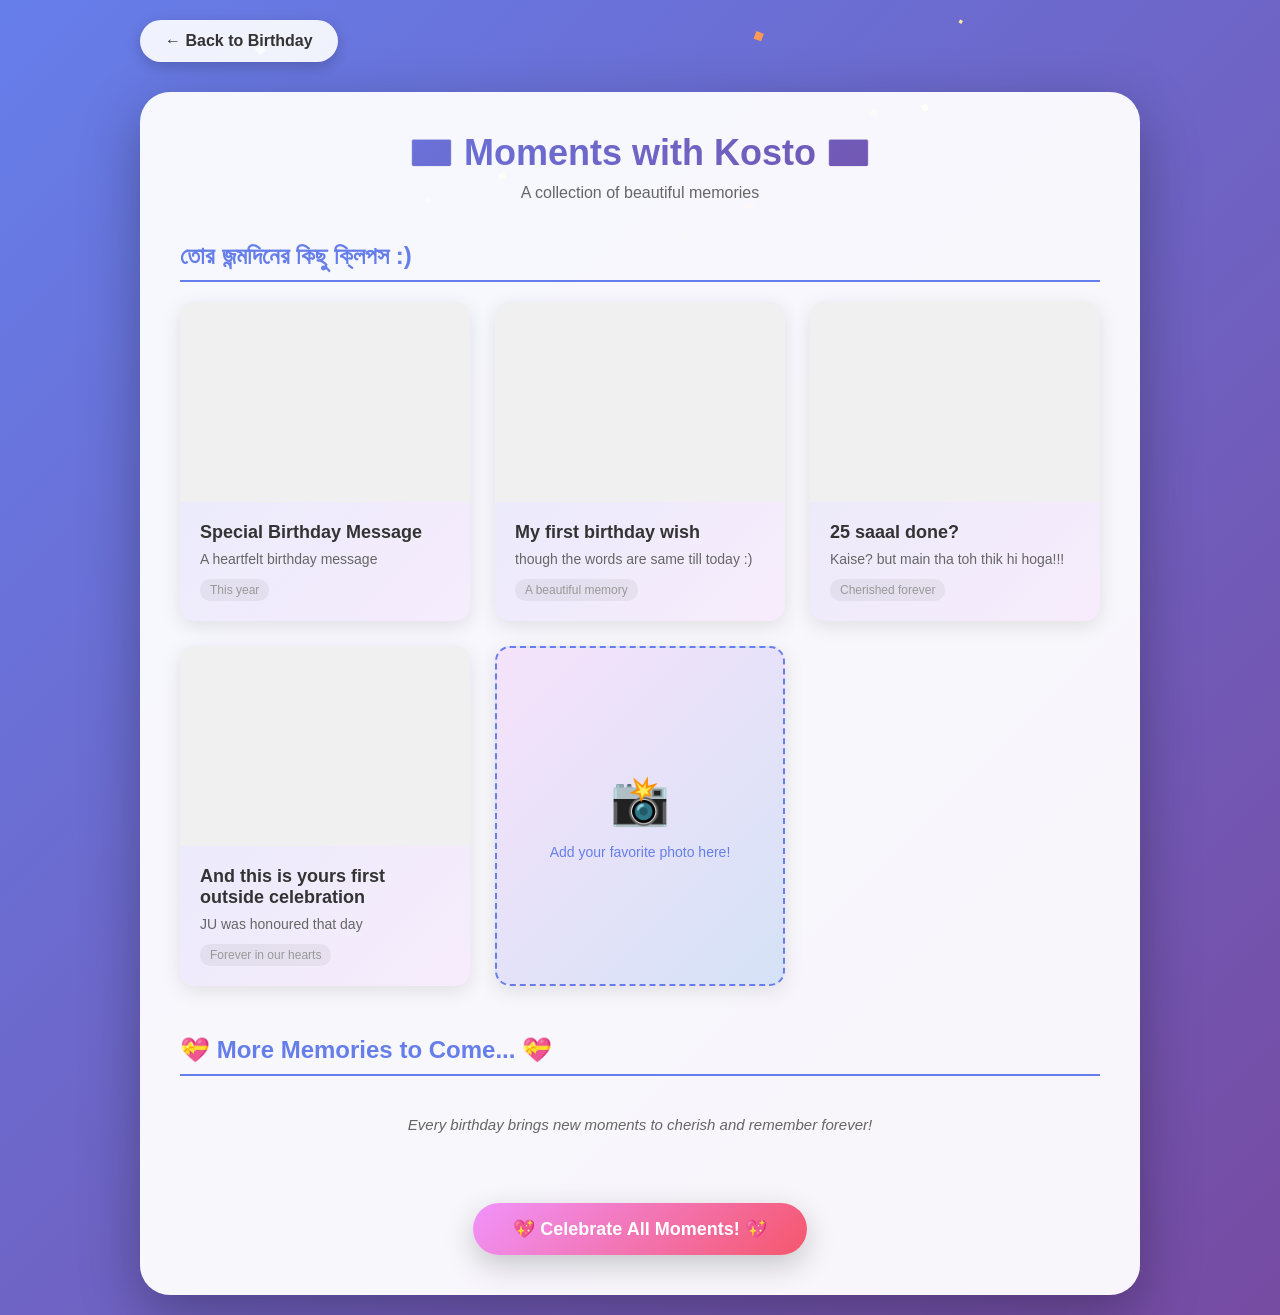
==== archives.html @ 5f9d5943 "Remove 'How to Add Your Memories' section" ====
<!DOCTYPE html>
<!-- Force rebuild -->
<html lang="en">
<head>
    <meta charset="UTF-8">
    <meta name="viewport" content="width=device-width, initial-scale=1.0">
    <title>Memory Archives for Kosto 📷</title>
    <link rel="stylesheet" href="archive-styles.css">
</head>
<body>
    <canvas id="confetti-canvas"></canvas>
    
    <div class="archive-container">
        <button class="back-btn" onclick="goBack()">← Back to Birthday</button>
        
        <div class="content">
            <h1 class="archive-title">💌 Moments with Kosto 💌</h1>
            <p class="archive-subtitle">A collection of beautiful memories</p>
            
            <div class="archive-gallery">
                <!-- Year 2026 -->
                <div class="archive-year">
                    <h2>তোর জন্মদিনের কিছু ক্লিপস :)</h2>
                    <div class="gallery-grid">
                        <div class="memory-card">
                            <div class="memory-media">
                                <iframe src="https://drive.google.com/file/d/1CeeDxs2VJVlcAp_LEAnN1XPPKNKn3H4T/preview" frameborder="0" allowfullscreen></iframe>
                            </div>
                            <div class="memory-details">
                                <h3>Special Birthday Message</h3>
                                <p>A heartfelt birthday message</p>
                                <span class="date">This year</span>
                            </div>
                        </div>
                        
                        <div class="memory-card">
                            <div class="memory-media">
                                <iframe src="https://drive.google.com/file/d/1NVl0b0x6ae9Alh4y3rzjT5GUr0om_tx7/preview" frameborder="0" allowfullscreen></iframe>
                            </div>
                            <div class="memory-details">
                                <h3>My first birthday wish</h3>
                                <p>though the words are same till today :)</p>
                                <span class="date">A beautiful memory</span>
                            </div>
                        </div>
                        
                        <div class="memory-card">
                            <div class="memory-media">
                                <iframe src="https://drive.google.com/file/d/1zxFZMIvrwwz8PJjJ_7oJjG7HsvunZCht/preview" frameborder="0" allowfullscreen></iframe>
                            </div>
                            <div class="memory-details">
                                <h3>25 saaal done?</h3>
                                <p>Kaise? but main tha toh thik hi hoga!!!</p>
                                <span class="date">Cherished forever</span>
                            </div>
                        </div>
                        
                        <div class="memory-card">
                            <div class="memory-media">
                                <iframe src="https://drive.google.com/file/d/1O_KDfmvsV3AhaThTmELtCGQM8cZrX2U7/preview" frameborder="0" allowfullscreen></iframe>
                            </div>
                            <div class="memory-details">
                                <h3>And this is yours first outside celebration</h3>
                                <p>JU was honoured that day</p>
                                <span class="date">Forever in our hearts</span>
                            </div>
                        </div>
                        
                        <div class="memory-card empty-card">
                            <div class="placeholder">
                                <span class="icon">📸</span>
                                <p>Add your favorite photo here!</p>
                            </div>
                        </div>
                    </div>
                </div>
                
                <!-- Coming Soon Section -->
                <div class="archive-year">
                    <h2>💝 More Memories to Come... 💝</h2>
                    <p class="coming-soon">Every birthday brings new moments to cherish and remember forever!</p>
                </div>
            </div>
            
            <button class="celebrate-btn" onclick="celebrateArchive()">💖 Celebrate All Moments! 💖</button>
        </div>
    </div>
    
    <script src="archive-script.js"></script>
</body>
</html>
---- archive-styles.css ----
* {
    margin: 0;
    padding: 0;
    box-sizing: border-box;
}

body {
    font-family: 'Arial', sans-serif;
    background: linear-gradient(135deg, #667eea 0%, #764ba2 25%, #f093fb 50%, #4facfe 75%, #00f2fe 100%);
    background-size: 400% 400%;
    animation: gradient 15s ease infinite;
    min-height: 100vh;
    padding: 20px;
    overflow-x: hidden;
}

@keyframes gradient {
    0% {
        background-position: 0% 50%;
    }
    50% {
        background-position: 100% 50%;
    }
    100% {
        background-position: 0% 50%;
    }
}

canvas {
    position: fixed;
    top: 0;
    left: 0;
    width: 100%;
    height: 100%;
    z-index: 1;
}

.archive-container {
    position: relative;
    z-index: 10;
    max-width: 1000px;
    margin: 0 auto;
}

.back-btn {
    background: rgba(255, 255, 255, 0.9);
    color: #333;
    border: none;
    padding: 12px 25px;
    font-size: 16px;
    border-radius: 25px;
    cursor: pointer;
    margin-bottom: 30px;
    box-shadow: 0 5px 15px rgba(0, 0, 0, 0.2);
    transition: all 0.3s ease;
    font-weight: bold;
}

.back-btn:hover {
    transform: translateX(-5px);
    box-shadow: 0 8px 20px rgba(0, 0, 0, 0.3);
}

.content {
    background: rgba(255, 255, 255, 0.95);
    border-radius: 30px;
    padding: 40px;
    box-shadow: 0 20px 60px rgba(0, 0, 0, 0.3);
    animation: slideUp 0.8s ease-out;
}

@keyframes slideUp {
    from {
        opacity: 0;
        transform: translateY(50px);
    }
    to {
        opacity: 1;
        transform: translateY(0);
    }
}

.archive-title {
    font-size: 36px;
    color: #333;
    margin-bottom: 10px;
    text-align: center;
    animation: fadeInDown 0.8s ease-out;
    background: linear-gradient(135deg, #667eea, #764ba2);
    -webkit-background-clip: text;
    -webkit-text-fill-color: transparent;
    background-clip: text;
}

.archive-subtitle {
    font-size: 16px;
    color: #666;
    text-align: center;
    margin-bottom: 30px;
    animation: fadeIn 1s ease-out 0.2s both;
}

@keyframes fadeInDown {
    from {
        opacity: 0;
        transform: translateY(-20px);
    }
    to {
        opacity: 1;
        transform: translateY(0);
    }
}

@keyframes fadeIn {
    from {
        opacity: 0;
    }
    to {
        opacity: 1;
    }
}

.archive-gallery {
    margin: 40px 0;
    animation: fadeIn 0.8s ease-out 0.3s both;
}

.archive-year {
    margin-bottom: 50px;
}

.archive-year h2 {
    font-size: 24px;
    color: #667eea;
    margin-bottom: 20px;
    padding-bottom: 10px;
    border-bottom: 2px solid #667eea;
}

.gallery-grid {
    display: grid;
    grid-template-columns: repeat(auto-fit, minmax(280px, 1fr));
    gap: 25px;
    margin-bottom: 30px;
}

.memory-card {
    background: linear-gradient(135deg, rgba(102, 126, 234, 0.1), rgba(240, 147, 251, 0.1));
    border-radius: 15px;
    overflow: hidden;
    box-shadow: 0 5px 20px rgba(0, 0, 0, 0.1);
    transition: all 0.3s ease;
    animation: cardSlide 0.6s ease-out;
}

.memory-card:nth-child(2) {
    animation-delay: 0.1s;
}

.memory-card:nth-child(3) {
    animation-delay: 0.2s;
}

@keyframes cardSlide {
    from {
        opacity: 0;
        transform: translateY(20px);
    }
    to {
        opacity: 1;
        transform: translateY(0);
    }
}

.memory-card:hover {
    transform: translateY(-8px);
    box-shadow: 0 15px 40px rgba(0, 0, 0, 0.15);
}

.memory-media {
    width: 100%;
    height: 200px;
    background: #f0f0f0;
    position: relative;
    overflow: hidden;
}

.memory-media iframe {
    width: 100%;
    height: 100%;
    border: none;
}

.memory-details {
    padding: 20px;
}

.memory-details h3 {
    font-size: 18px;
    color: #333;
    margin-bottom: 8px;
}

.memory-details p {
    font-size: 14px;
    color: #666;
    margin-bottom: 12px;
}

.date {
    display: inline-block;
    font-size: 12px;
    color: #999;
    background: rgba(0, 0, 0, 0.05);
    padding: 4px 10px;
    border-radius: 10px;
}

.empty-card {
    display: flex;
    align-items: center;
    justify-content: center;
    min-height: 260px;
    background: linear-gradient(135deg, rgba(240, 147, 251, 0.2), rgba(74, 144, 226, 0.2));
    border: 2px dashed #667eea;
}

.placeholder {
    text-align: center;
}

.placeholder .icon {
    font-size: 48px;
    display: block;
    margin-bottom: 15px;
}

.placeholder p {
    color: #667eea;
    font-size: 14px;
    font-weight: 500;
}

.coming-soon {
    color: #666;
    font-style: italic;
    font-size: 15px;
    padding: 20px;
    text-align: center;
}

.info-box {
    background: linear-gradient(135deg, rgba(102, 126, 234, 0.15), rgba(240, 147, 251, 0.15));
    border-left: 4px solid #667eea;
    padding: 25px;
    border-radius: 15px;
    margin: 30px 0;
    animation: slideInLeft 0.8s ease-out 0.4s both;
}

@keyframes slideInLeft {
    from {
        opacity: 0;
        transform: translateX(-30px);
    }
    to {
        opacity: 1;
        transform: translateX(0);
    }
}

.info-box h3 {
    color: #333;
    margin-bottom: 12px;
    font-size: 18px;
}

.info-box p {
    color: #555;
    line-height: 1.6;
    font-size: 15px;
}

.celebrate-btn {
    display: block;
    margin: 0 auto;
    background: linear-gradient(135deg, #f093fb, #f5576c);
    color: white;
    border: none;
    padding: 15px 40px;
    font-size: 18px;
    border-radius: 50px;
    cursor: pointer;
    box-shadow: 0 10px 30px rgba(0, 0, 0, 0.2);
    transition: all 0.3s ease;
    font-weight: bold;
    animation: buttonPulse 2s ease-in-out infinite;
}

.celebrate-btn:hover {
    transform: scale(1.1);
    box-shadow: 0 15px 40px rgba(245, 87, 108, 0.6);
}

.celebrate-btn:active {
    transform: scale(0.95);
}

@keyframes buttonPulse {
    0%, 100% {
        box-shadow: 0 10px 30px rgba(0, 0, 0, 0.2);
    }
    50% {
        box-shadow: 0 10px 50px rgba(245, 87, 108, 0.6),
                    0 0 20px rgba(245, 87, 108, 0.4);
    }
}

/* Responsive */
@media (max-width: 768px) {
    .content {
        padding: 25px;
    }
    
    .archive-title {
        font-size: 28px;
    }
    
    .gallery-grid {
        grid-template-columns: 1fr;
    }
    
    .memory-media {
        height: 250px;
    }
    
    .archive-year h2 {
        font-size: 20px;
    }
    
    .celebrate-btn {
        padding: 12px 30px;
        font-size: 16px;
    }
}

@media (max-width: 480px) {
    .content {
        padding: 15px;
        border-radius: 15px;
    }
    
    .archive-title {
        font-size: 22px;
    }
    
    .back-btn {
        padding: 10px 20px;
        font-size: 14px;
    }
}
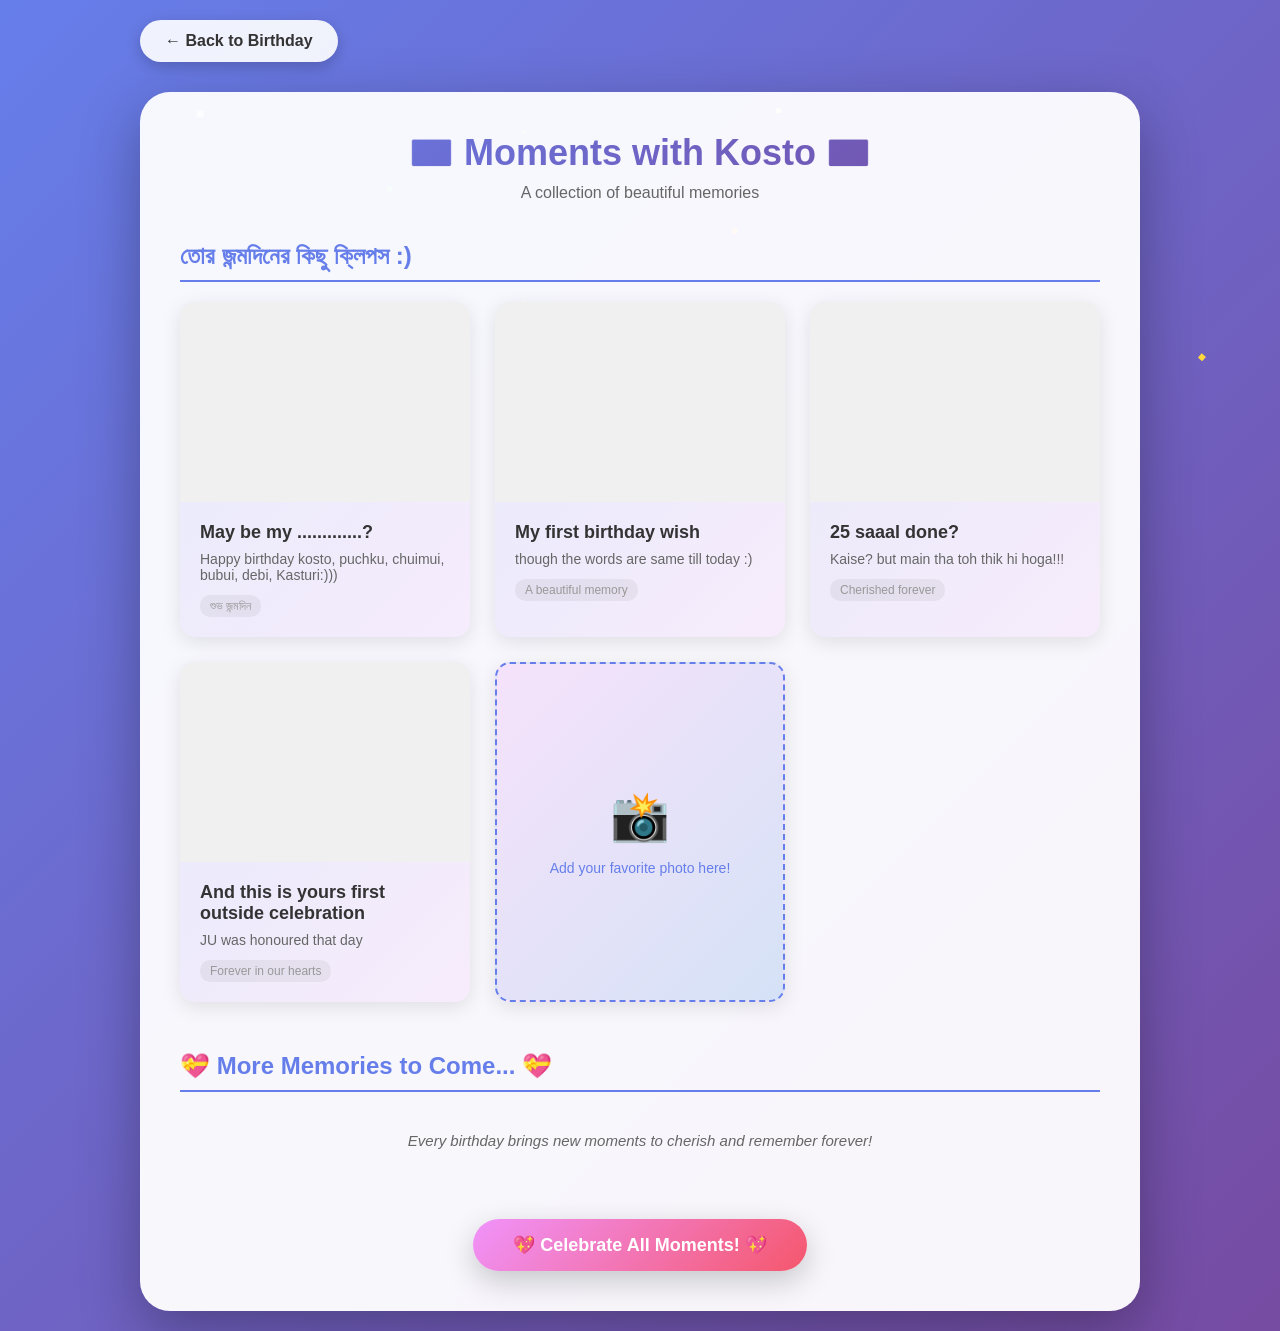
==== commit ddcc3c41: "Update first video title and add Bengali greeting" ====
--- a/archives.html
+++ b/archives.html
@@ -27,9 +27,9 @@
                                 <iframe src="https://drive.google.com/file/d/1CeeDxs2VJVlcAp_LEAnN1XPPKNKn3H4T/preview" frameborder="0" allowfullscreen></iframe>
                             </div>
                             <div class="memory-details">
-                                <h3>Special Birthday Message</h3>
-                                <p>A heartfelt birthday message</p>
-                                <span class="date">This year</span>
+                                <h3>May be my .............?</h3>
+                                <p>Happy birthday kosto, puchku, chuimui, bubui, debi, Kasturi:)))</p>
+                                <span class="date">শুভ জন্মদিন</span>
                             </div>
                         </div>
                         
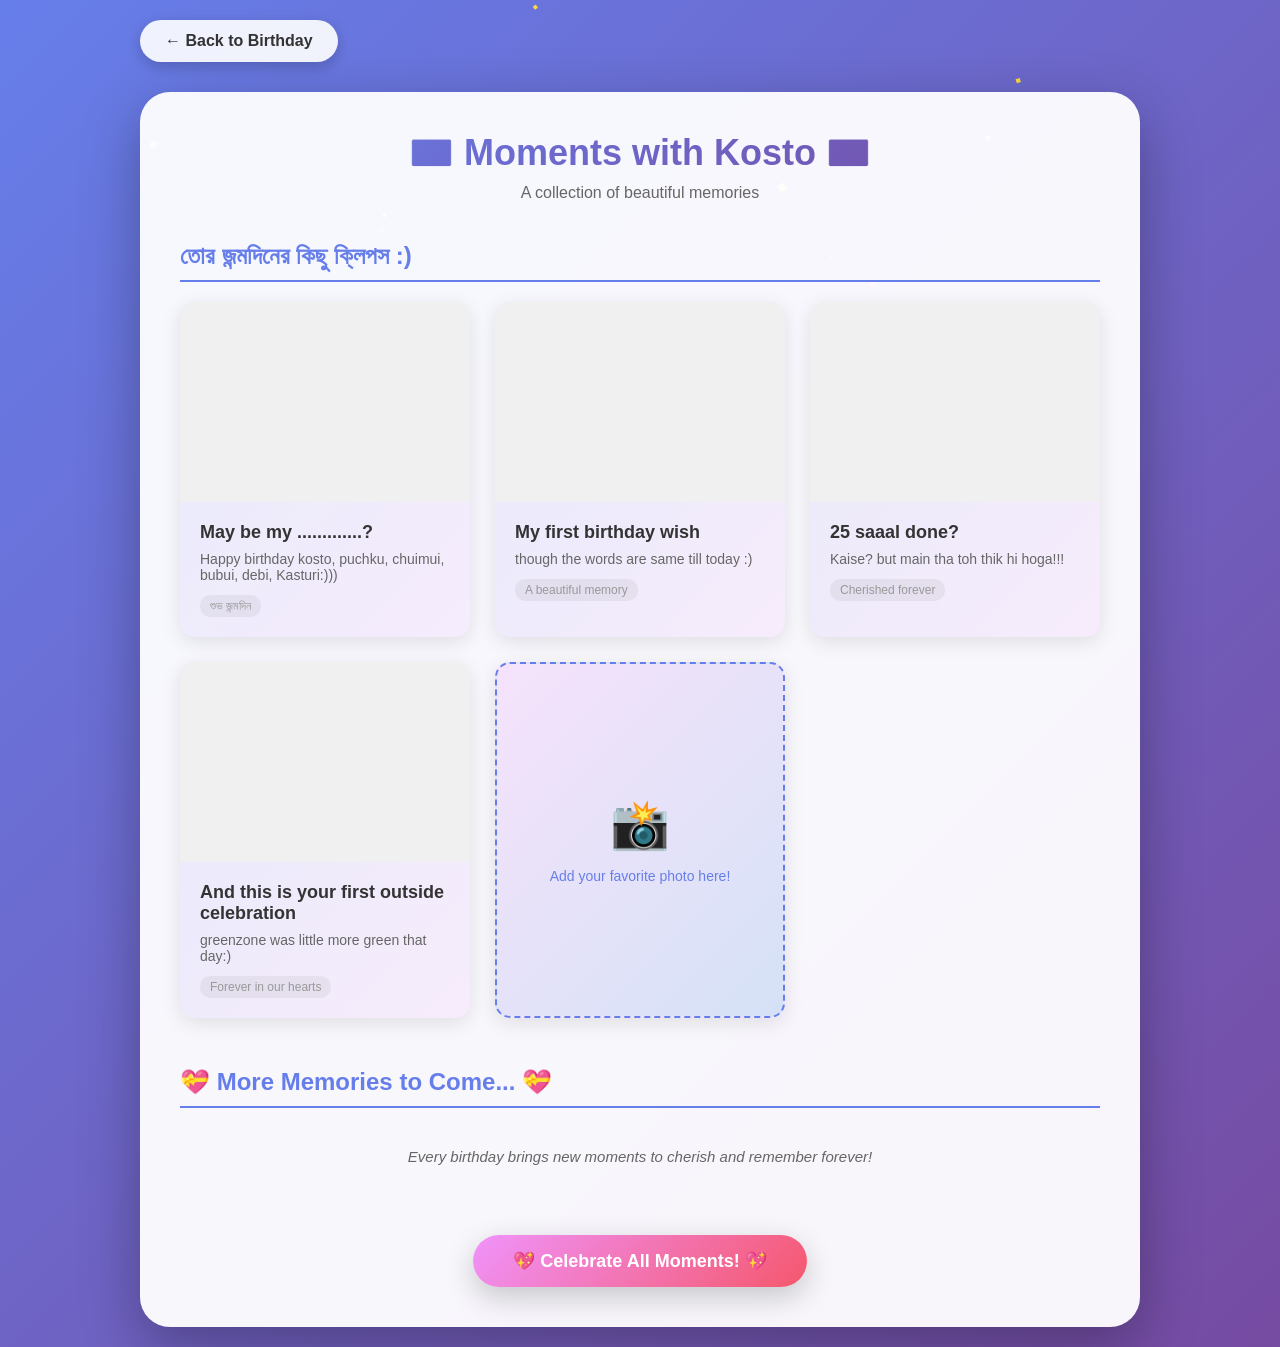
==== commit 298924b5: "Update fourth video description" ====
--- a/archives.html
+++ b/archives.html
@@ -60,8 +60,8 @@
                                 <iframe src="https://drive.google.com/file/d/1O_KDfmvsV3AhaThTmELtCGQM8cZrX2U7/preview" frameborder="0" allowfullscreen></iframe>
                             </div>
                             <div class="memory-details">
-                                <h3>And this is yours first outside celebration</h3>
-                                <p>JU was honoured that day</p>
+                                <h3>And this is your first outside celebration</h3>
+                                <p>greenzone was little more green that day:)</p>
                                 <span class="date">Forever in our hearts</span>
                             </div>
                         </div>
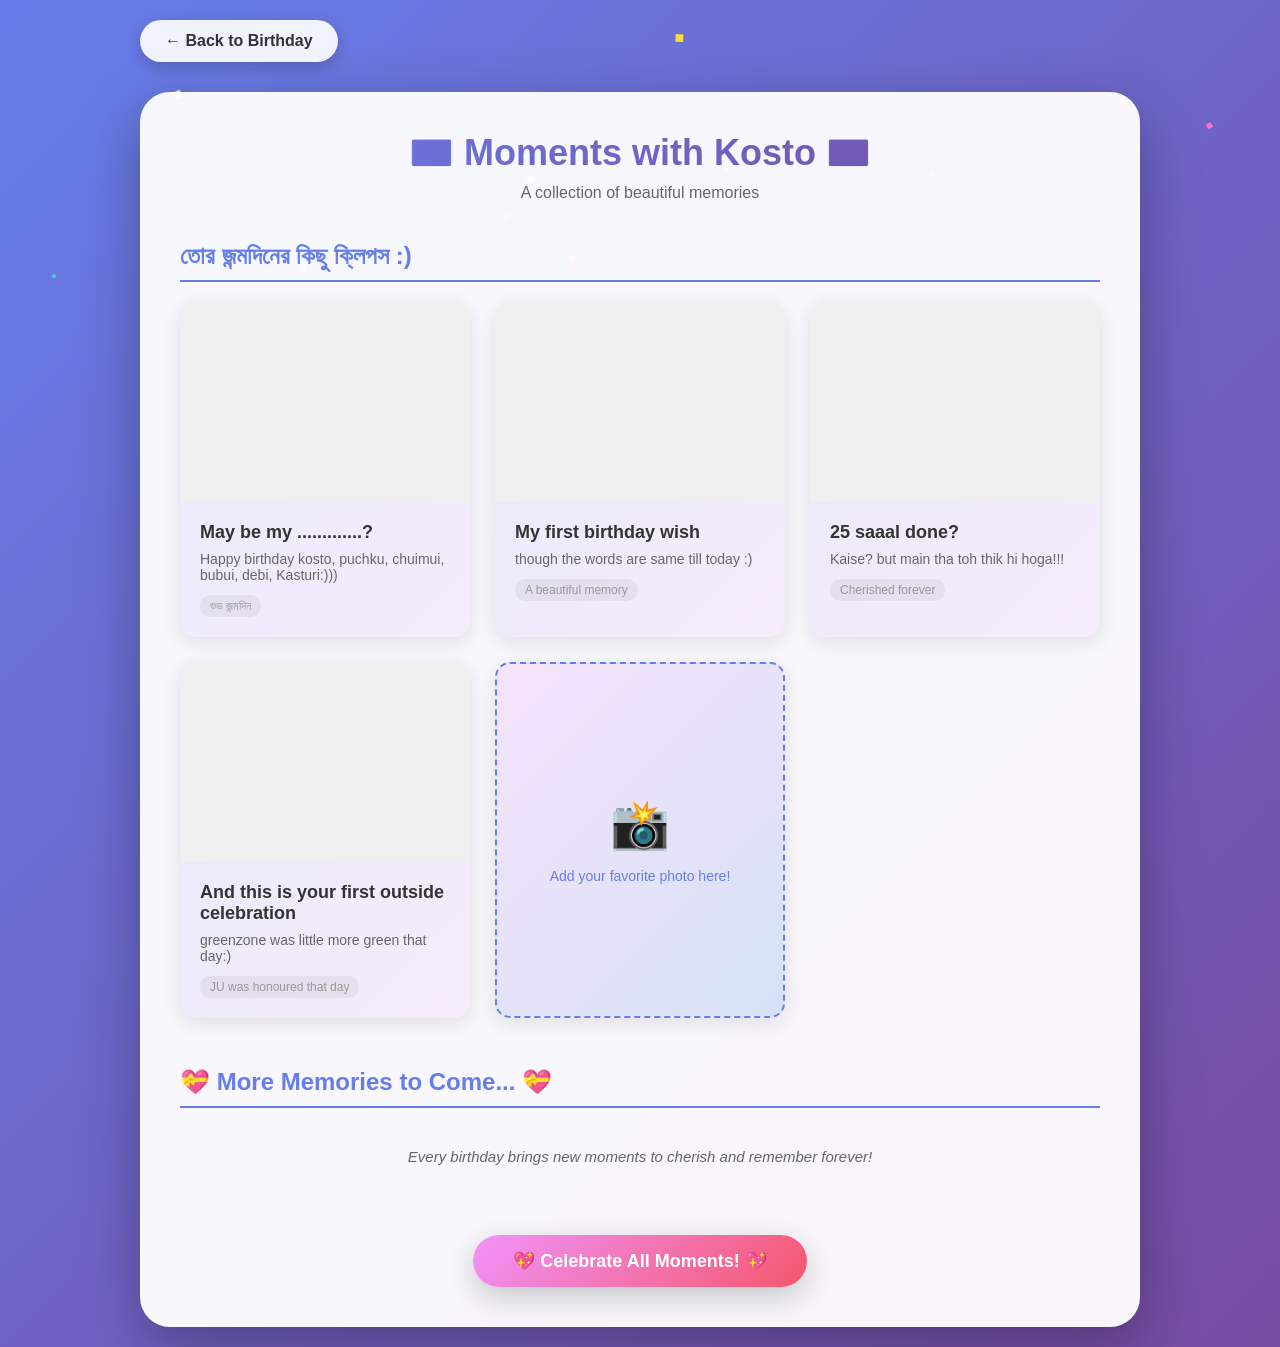
==== commit 3712d303: "Update fourth video date field" ====
--- a/archives.html
+++ b/archives.html
@@ -62,7 +62,7 @@
                             <div class="memory-details">
                                 <h3>And this is your first outside celebration</h3>
                                 <p>greenzone was little more green that day:)</p>
-                                <span class="date">Forever in our hearts</span>
+                                <span class="date">JU was honoured that day</span>
                             </div>
                         </div>
                         
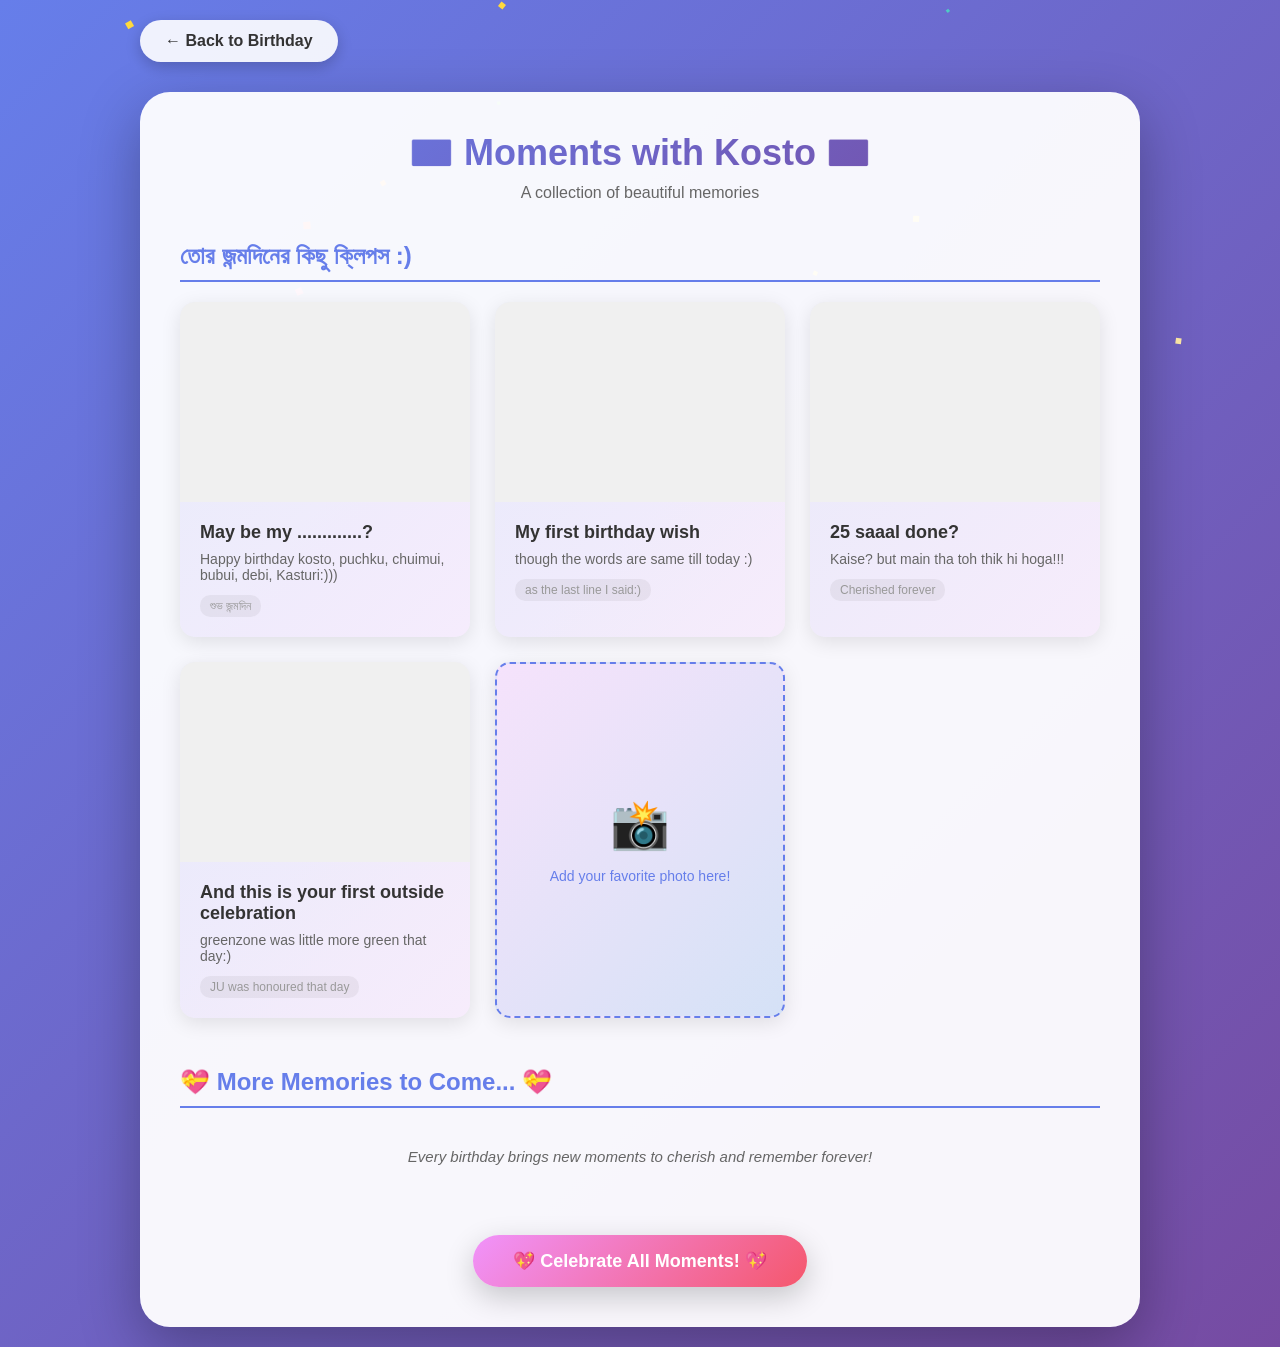
==== commit b849415e: "Update second video date field" ====
--- a/archives.html
+++ b/archives.html
@@ -40,7 +40,7 @@
                             <div class="memory-details">
                                 <h3>My first birthday wish</h3>
                                 <p>though the words are same till today :)</p>
-                                <span class="date">A beautiful memory</span>
+                                <span class="date">as the last line I said:)</span>
                             </div>
                         </div>
                         
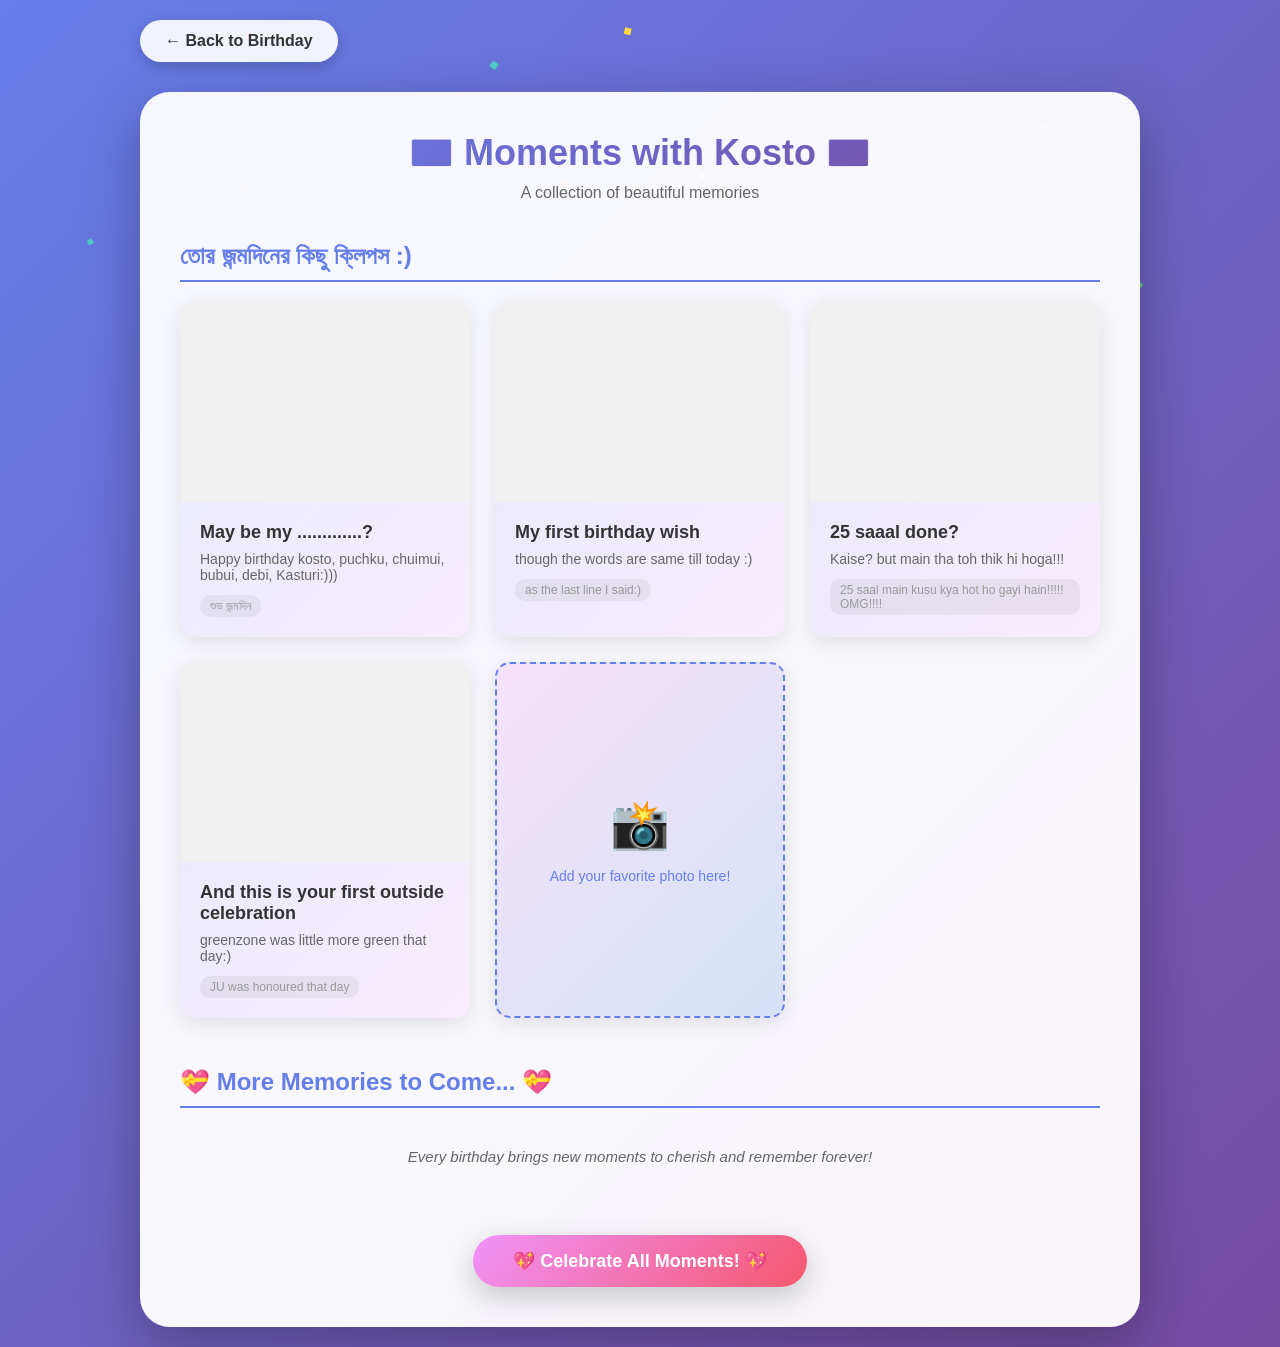
==== commit 1b6fe7ca: "Update third video date field" ====
--- a/archives.html
+++ b/archives.html
@@ -51,7 +51,7 @@
                             <div class="memory-details">
                                 <h3>25 saaal done?</h3>
                                 <p>Kaise? but main tha toh thik hi hoga!!!</p>
-                                <span class="date">Cherished forever</span>
+                                <span class="date">25 saal main kusu kya hot ho gayi hain!!!!! OMG!!!!</span>
                             </div>
                         </div>
                         
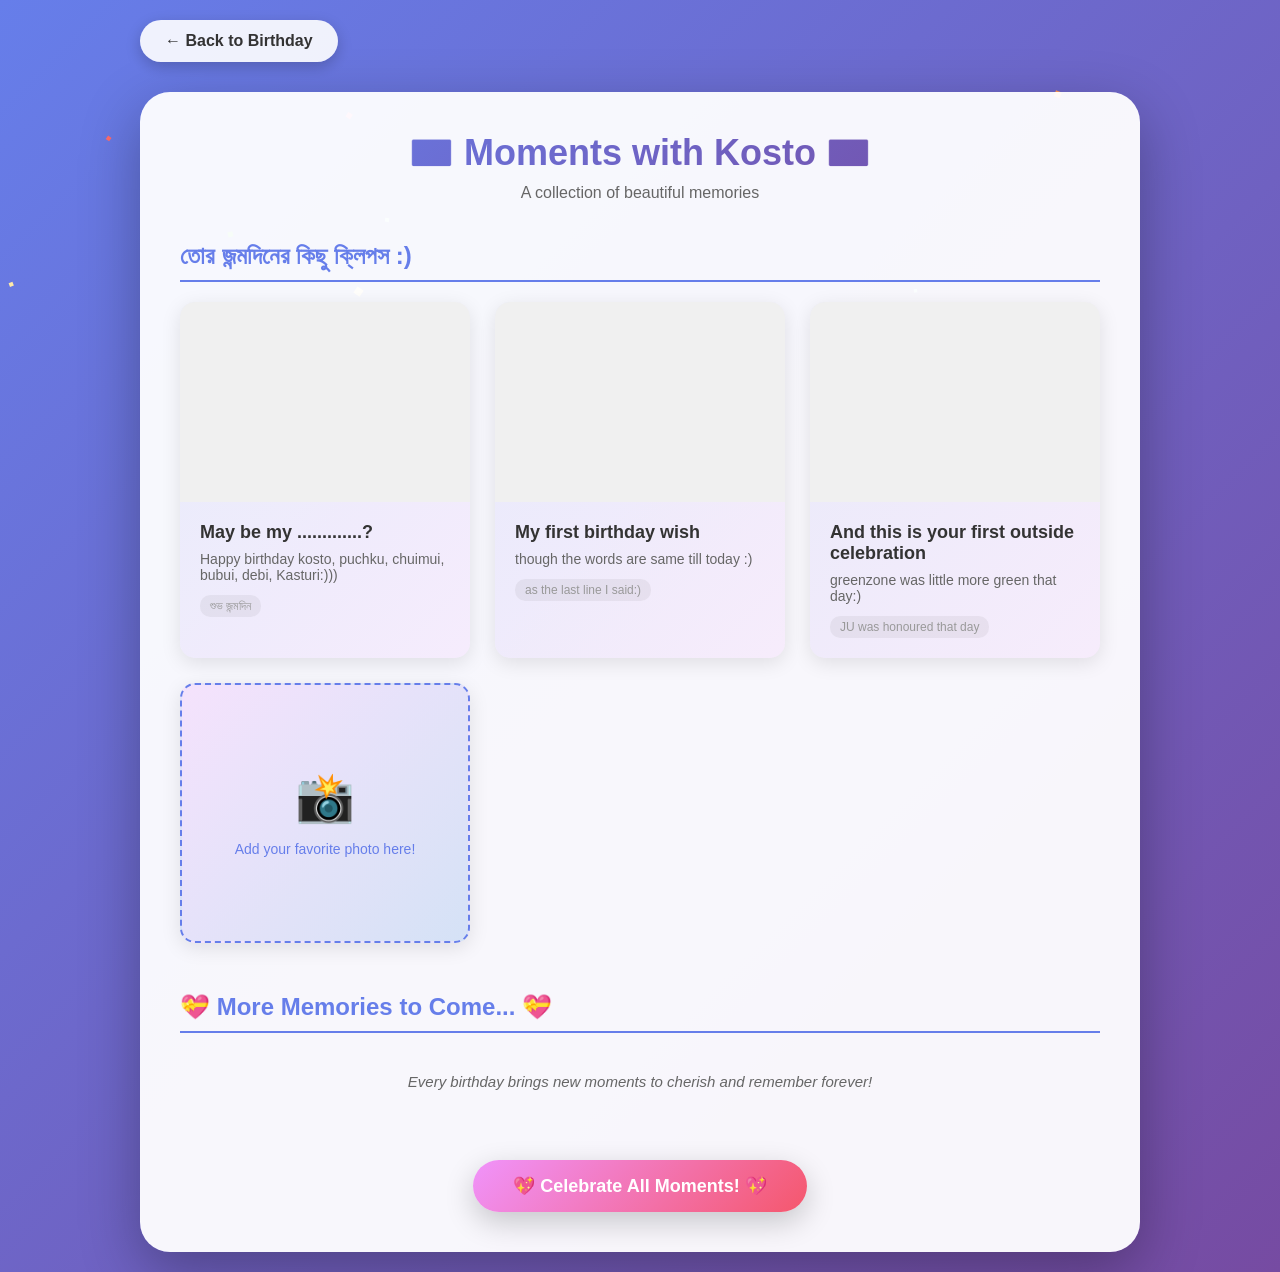
==== commit 89b9e561: "Remove third video from archives" ====
--- a/archives.html
+++ b/archives.html
@@ -46,17 +46,6 @@
                         
                         <div class="memory-card">
                             <div class="memory-media">
-                                <iframe src="https://drive.google.com/file/d/1zxFZMIvrwwz8PJjJ_7oJjG7HsvunZCht/preview" frameborder="0" allowfullscreen></iframe>
-                            </div>
-                            <div class="memory-details">
-                                <h3>25 saaal done?</h3>
-                                <p>Kaise? but main tha toh thik hi hoga!!!</p>
-                                <span class="date">25 saal main kusu kya hot ho gayi hain!!!!! OMG!!!!</span>
-                            </div>
-                        </div>
-                        
-                        <div class="memory-card">
-                            <div class="memory-media">
                                 <iframe src="https://drive.google.com/file/d/1O_KDfmvsV3AhaThTmELtCGQM8cZrX2U7/preview" frameborder="0" allowfullscreen></iframe>
                             </div>
                             <div class="memory-details">
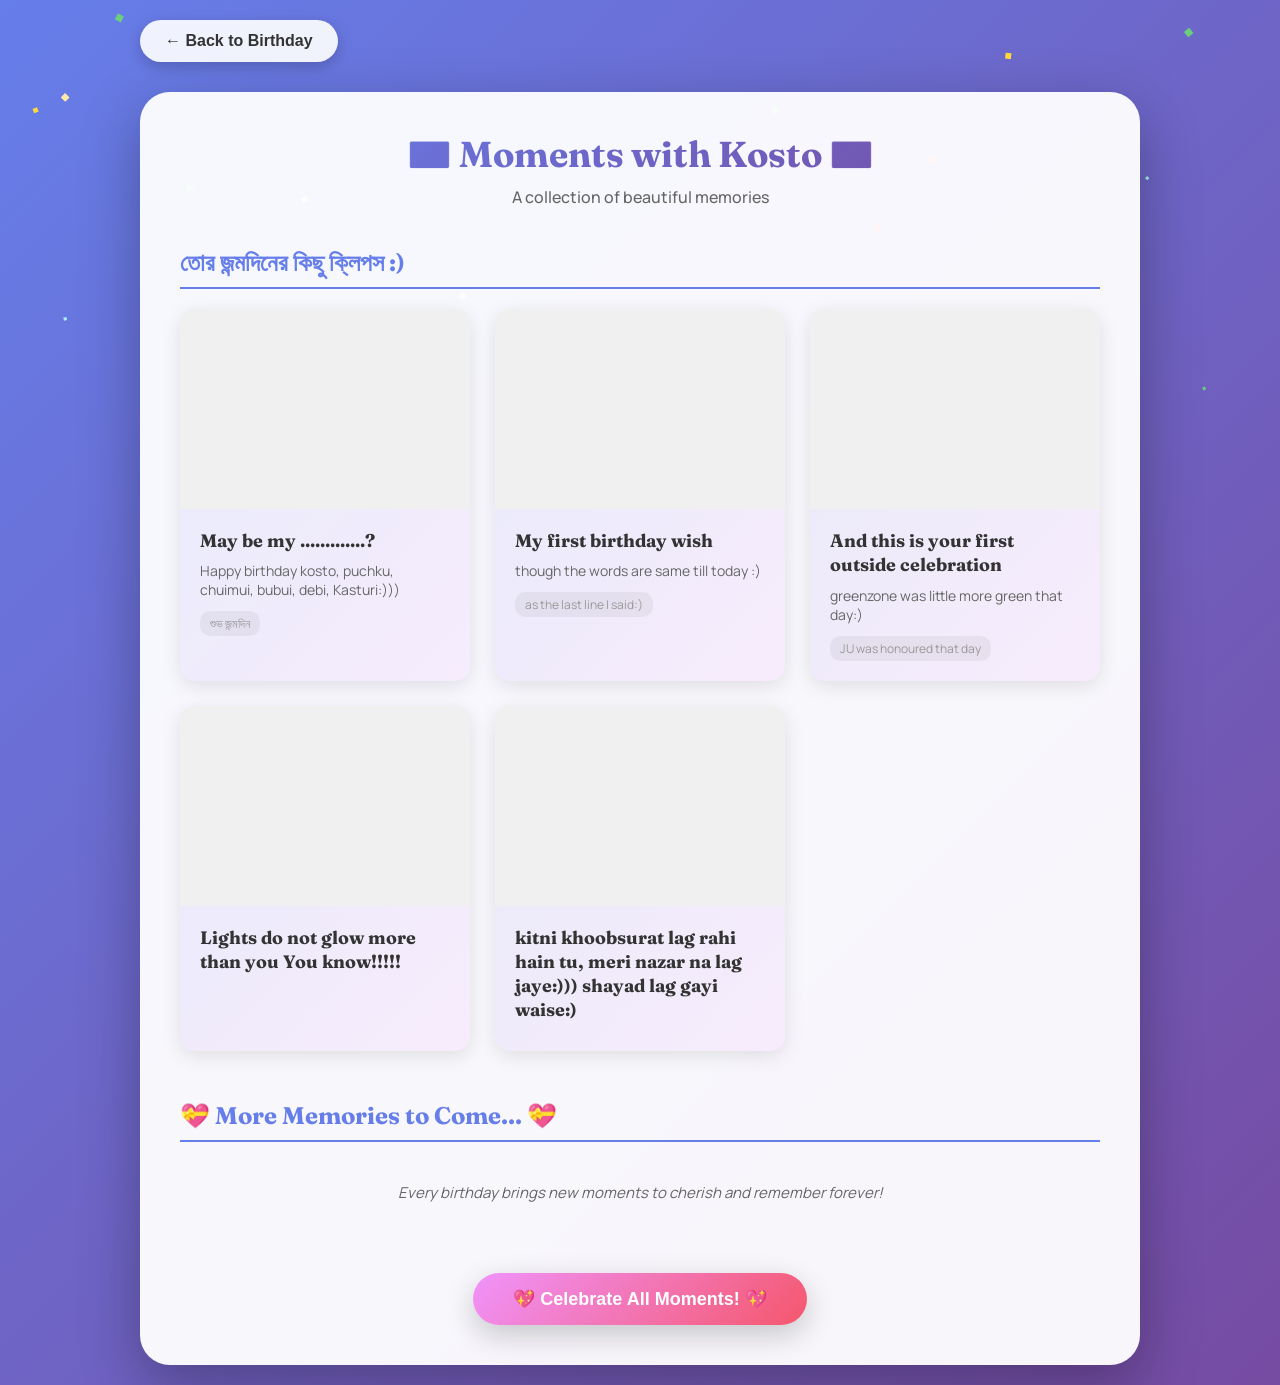
==== commit 9a9a6c9d: "Update archive content and typography" ====
--- a/archives.html
+++ b/archives.html
@@ -5,6 +5,9 @@
     <meta charset="UTF-8">
     <meta name="viewport" content="width=device-width, initial-scale=1.0">
     <title>Memory Archives for Kosto 📷</title>
+    <link rel="preconnect" href="https://fonts.googleapis.com">
+    <link rel="preconnect" href="https://fonts.gstatic.com" crossorigin>
+    <link href="https://fonts.googleapis.com/css2?family=Fraunces:opsz,wght@9..144,600;9..144,700;9..144,800&family=Manrope:wght@400;500;600;700;800&display=swap" rel="stylesheet">
     <link rel="stylesheet" href="archive-styles.css">
 </head>
 <body>
@@ -55,10 +58,21 @@
                             </div>
                         </div>
                         
-                        <div class="memory-card empty-card">
-                            <div class="placeholder">
-                                <span class="icon">📸</span>
-                                <p>Add your favorite photo here!</p>
+                        <div class="memory-card">
+                            <div class="memory-media">
+                                <iframe src="https://drive.google.com/file/d/1HLtlPb_MUoM4r2dJ059ZSxh5YTw-rY1D/preview" frameborder="0" allowfullscreen></iframe>
+                            </div>
+                            <div class="memory-details">
+                                <h3>Lights do not glow more than you You know!!!!!</h3>
+                            </div>
+                        </div>
+                        
+                        <div class="memory-card">
+                            <div class="memory-media">
+                                <iframe src="https://drive.google.com/file/d/1RlUvpm8Y53Ee2NFDXzTd3gGYaTXHUQLJ/preview" frameborder="0" allowfullscreen></iframe>
+                            </div>
+                            <div class="memory-details">
+                                <h3>kitni khoobsurat lag rahi hain tu, meri nazar na lag jaye:))) shayad lag gayi waise:)</h3>
                             </div>
                         </div>
                     </div>
--- a/archive-styles.css
+++ b/archive-styles.css
@@ -5,7 +5,7 @@
 }
 
 body {
-    font-family: 'Arial', sans-serif;
+    font-family: 'Manrope', sans-serif;
     background: linear-gradient(135deg, #667eea 0%, #764ba2 25%, #f093fb 50%, #4facfe 75%, #00f2fe 100%);
     background-size: 400% 400%;
     animation: gradient 15s ease infinite;
@@ -53,7 +53,7 @@
     margin-bottom: 30px;
     box-shadow: 0 5px 15px rgba(0, 0, 0, 0.2);
     transition: all 0.3s ease;
-    font-weight: bold;
+    font-weight: 700;
 }
 
 .back-btn:hover {
@@ -81,6 +81,7 @@
 }
 
 .archive-title {
+    font-family: 'Fraunces', serif;
     font-size: 36px;
     color: #333;
     margin-bottom: 10px;
@@ -98,6 +99,7 @@
     text-align: center;
     margin-bottom: 30px;
     animation: fadeIn 1s ease-out 0.2s both;
+    font-weight: 500;
 }
 
 @keyframes fadeInDown {
@@ -130,6 +132,7 @@
 }
 
 .archive-year h2 {
+    font-family: 'Fraunces', serif;
     font-size: 24px;
     color: #667eea;
     margin-bottom: 20px;
@@ -196,9 +199,11 @@
 }
 
 .memory-details h3 {
+    font-family: 'Fraunces', serif;
     font-size: 18px;
     color: #333;
     margin-bottom: 8px;
+    line-height: 1.35;
 }
 
 .memory-details p {
